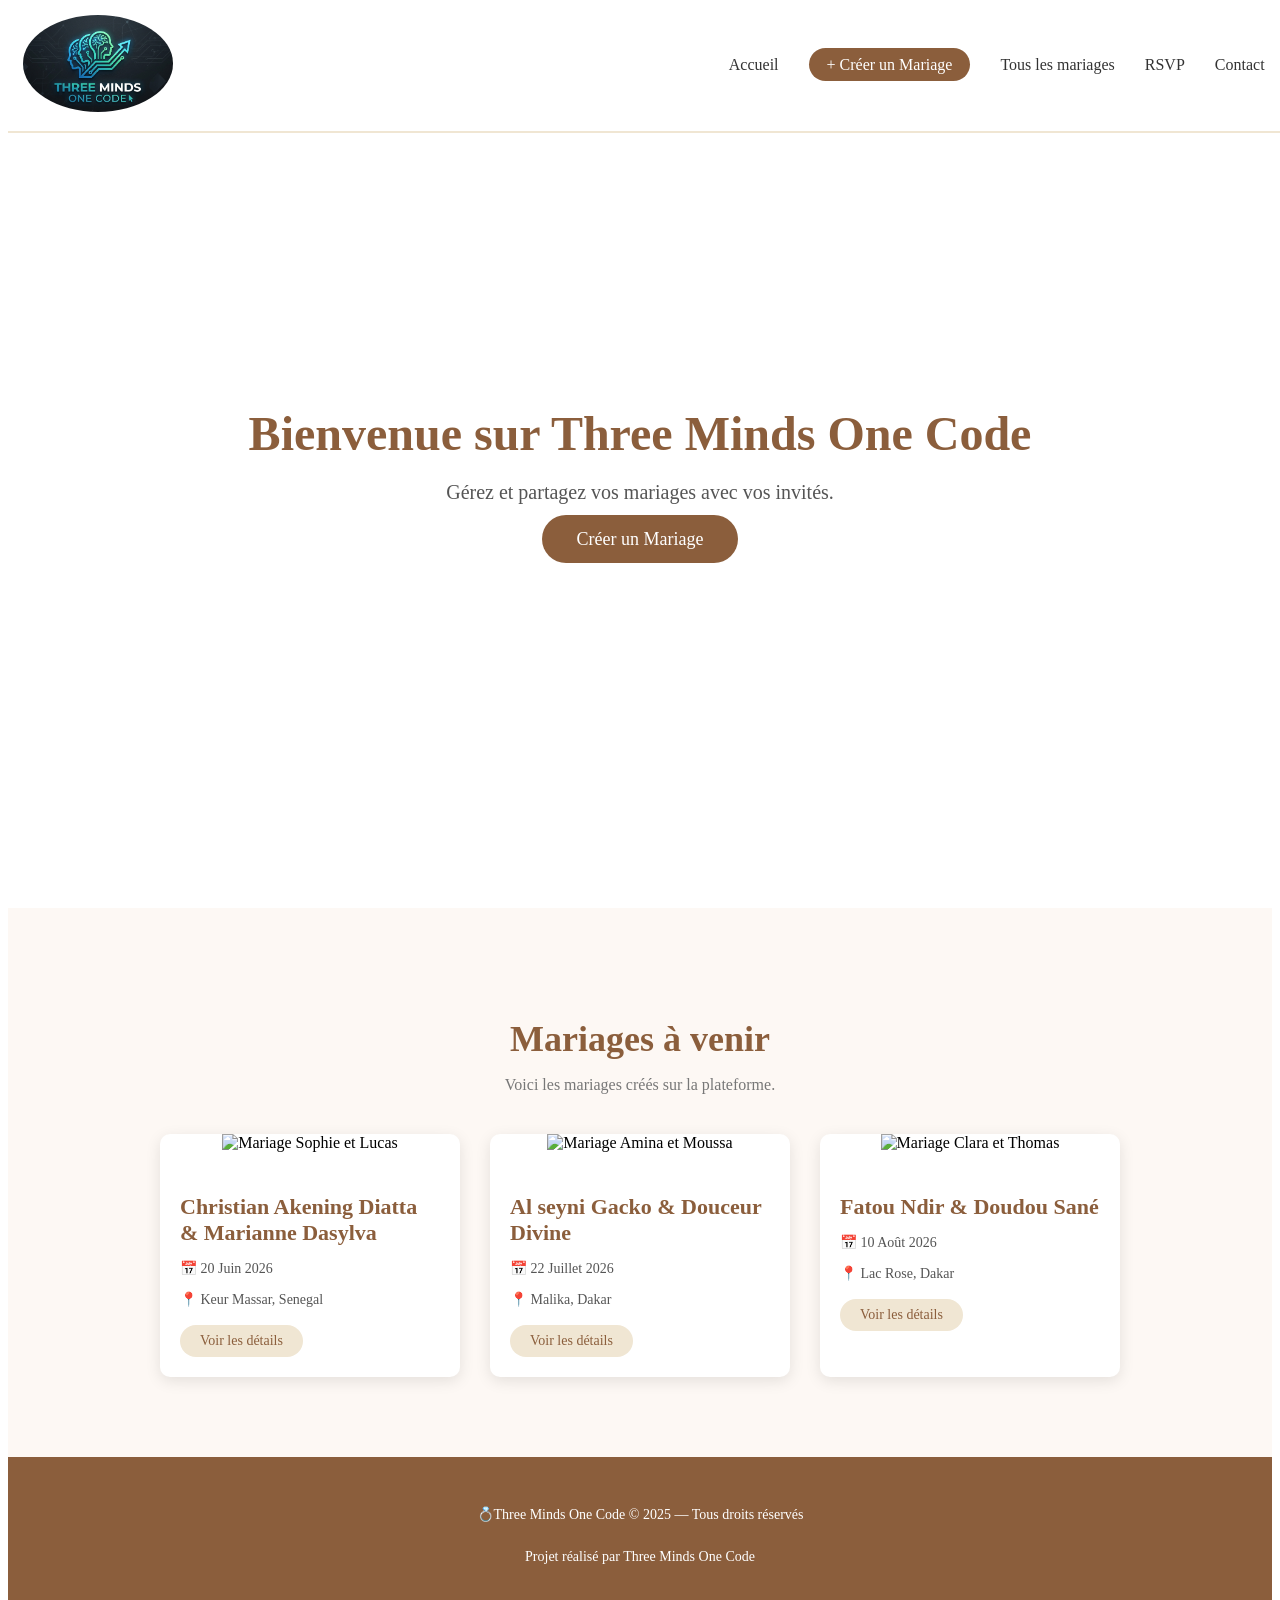
==== index.html @ 5fa5900f "ajout de menu creer" ====
<!DOCTYPE html>
<html lang="en">
<head>
    <meta charset="UTF-8">
    <meta name="viewport" content="width=device-width, initial-scale=1.0">
    <title>Document</title>
</head>
<link rel="stylesheet" href="index.css">
<body>
    <header>

         <!-- ===== BARRE DE NAVIGATION ===== -->
        <nav class="navbar">
            <div class="logo"><img src="Logo/Gemini_Generated_Image_72lppq72lppq72lp.png" alt=""></div>
                <ul class="nav-links">
                    <li><a href="index.html">Accueil</a></li>
                    <li><a href="creer_mariage.html" class="btn-nav">+ Créer un Mariage</a></li>
                    <li><a href="mariage.html">Tous les mariages</a></li>
                    <li><a href="rsvp.html">RSVP</a></li>
                    <li><a href="contact.html">Contact</a></li>    
                </ul>
        </nav>
    </header>

     <!-- ===== SECTION HÉRO (PARALLAX) ===== -->
  <section class="hero">
    <div class="hero-contenu">
      <h1>Bienvenue sur Three Minds One Code</h1>
      <p>Gérez et partagez vos mariages avec vos invités.</p>
      <a href="creer-mariage.html" class="btn-principal">Créer un Mariage</a>
    </div>
  </section>

  <!-- ===== SECTION MARIAGES ===== -->
  <section id="mariages" class="section-mariages">
    <h2>Mariages à venir</h2>
    <p class="sous-titre">Voici les mariages créés sur la plateforme.</p>

    <!-- Grille des cartes de mariage -->
    <div class="grille-mariages">

      <!-- Carte Mariage 1 -->
      <div class="carte-mariage">
        <img src="https://images.unsplash.com/photo-1519741497674-611481863552?w=400&q=80" alt="Mariage Sophie et Lucas" />
        <div class="carte-info">
          <h3>Christian Akening Diatta & Marianne Dasylva</h3>
          <p>📅 20 Juin 2026</p>
          <p>📍 Keur Massar, Senegal</p>
          <a href="#" class="btn-carte">Voir les détails</a>
        </div>
      </div>

      <!-- Carte Mariage 2 -->
      <div class="carte-mariage">
        <img src="https://images.unsplash.com/photo-1465495976277-4387d4b0b4c6?w=400&q=80" alt="Mariage Amina et Moussa" />
        <div class="carte-info">
          <h3>Al seyni Gacko & Douceur Divine</h3>
          <p>📅 22 Juillet 2026</p>
          <p>📍 Malika, Dakar</p>
          <a href="#" class="btn-carte">Voir les détails</a>
        </div>
      </div>

      <!-- Carte Mariage 3 -->
      <div class="carte-mariage">
        <img src="https://images.unsplash.com/photo-1529636798458-92182e662485?w=400&q=80" alt="Mariage Clara et Thomas" />
        <div class="carte-info">
          <h3>Fatou Ndir & Doudou Sané</h3>
          <p>📅 10 Août 2026</p>
          <p>📍 Lac Rose, Dakar</p>
          <a href="#" class="btn-carte">Voir les détails</a>
        </div>
      </div>

    </div>
  </section>

  <!-- ===== PIED DE PAGE ===== -->
  <footer class="pied-page">
    <p>💍Three Minds One Code &copy; 2025 — Tous droits réservés</p>
    <p>Projet réalisé par Three Minds One Code</p>
  </footer>

</body>
</html>


</body>
</html>
---- index.css ----
.navbar {
  background-color: #fff;
  padding: 15px;
  display: flex;
  justify-content: space-between;
  align-items: center;
  border-bottom: 2px solid #f0e6d3;
  position: fixed;
  top: 0;
  width: 97%;
  z-index: 97;
}
.logo img{
  width: 150px;
  border-radius: 50%;
  font-weight: bold;
  color: #8b5e3c;
}

.nav-links {
  list-style: none;
  display: flex;
  gap: 30px;
}

.nav-links a {
  text-decoration: none;
  color: #333;
  font-size: 16px;
}

.nav-links a:hover {
  color: #8b5e3c;
}

/* Bouton spécial dans la navbar */
.btn-nav {
  background-color: #8b5e3c;
  color: #fff !important;
  padding: 8px 18px;
  border-radius: 25px;
}

.btn-nav:hover {
  background-color: #6d4a2e !important;
}

/* --- SECTION HÉRO AVEC PARALLAX --- */
.hero {
  /* L'image de fond reste fixe quand on scrolle = effet parallax */
  background-image: url('https://images.unsplash.com/photo-1606800052052-a08af7148866?w=1600&q=80');
  background-attachment: fixed;
  background-size: cover;
  background-position: center;
  height: 100vh;
  display: flex;
  justify-content: center;
  align-items: center;
  text-align: center;
}

.hero-contenu {
  background-color: rgba(255, 255, 255, 0.8);
  padding: 50px 60px;
  border-radius: 10px;
}

.hero-contenu h1 {
  font-size: 48px;
  color: #8b5e3c;
  margin-bottom: 15px;
}

.hero-contenu p {
  font-size: 20px;
  color: #555;
  margin-bottom: 25px;
}

/* Bouton principal */
.btn-principal {
  background-color: #8b5e3c;
  color: #fff;
  text-decoration: none;
  padding: 14px 35px;
  border-radius: 30px;
  font-size: 18px;
}

.btn-principal:hover {
  background-color: #6d4a2e;
}

/* --- SECTION MARIAGES --- */
.section-mariages {
  padding: 80px 40px;
  text-align: center;
  background-color: #fdf8f4;
}

.section-mariages h2 {
  font-size: 36px;
  color: #8b5e3c;
  margin-bottom: 10px;
}

.sous-titre {
  font-size: 16px;
  color: #777;
  margin-bottom: 40px;
}

/* Grille des cartes */
.grille-mariages {
  display: flex;
  gap: 30px;
  justify-content: center;
  flex-wrap: wrap;
}

/* Carte individuelle */
.carte-mariage {
  background-color: #fff;
  border-radius: 10px;
  box-shadow: 0 4px 15px rgba(0,0,0,0.1);
  width: 300px;
  overflow: hidden;
}

.carte-mariage img {
  width: 100%;
  height: 200px;
  object-fit: cover;
}

.carte-info {
  padding: 20px;
  text-align: left;
}

.carte-info h3 {
  font-size: 22px;
  color: #8b5e3c;
  margin-bottom: 8px;
}

.carte-info p {
  font-size: 14px;
  color: #555;
  margin-bottom: 5px;
}

/* Bouton sur la carte */
.btn-carte {
  display: inline-block;
  margin-top: 12px;
  background-color: #f0e6d3;
  color: #8b5e3c;
  text-decoration: none;
  padding: 8px 20px;
  border-radius: 20px;
  font-size: 14px;
}

.btn-carte:hover {
  background-color: #8b5e3c;
  color: #fff;
}

/* --- PIED DE PAGE --- */
.pied-page {
  background-color: #8b5e3c;
  color: #fff;
  text-align: center;
  padding: 30px;
  font-size: 14px;
  line-height: 2;
}
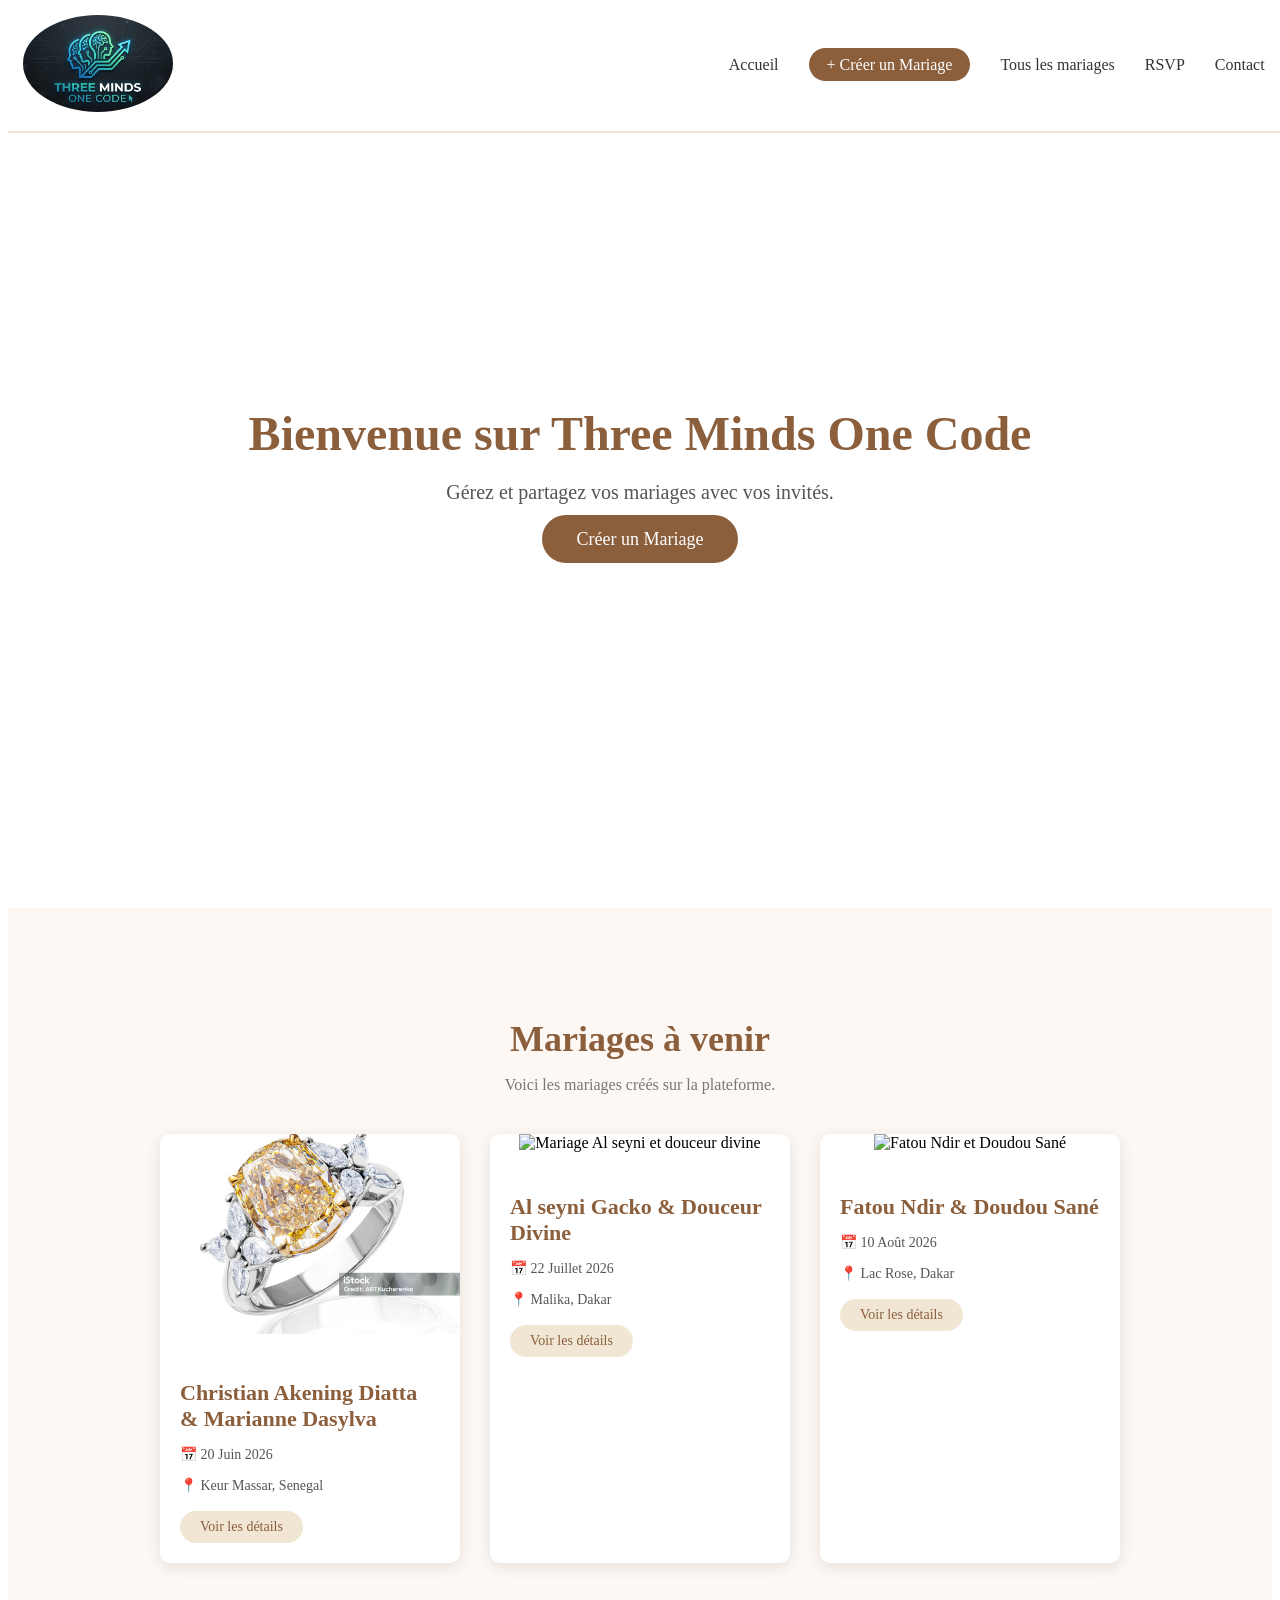
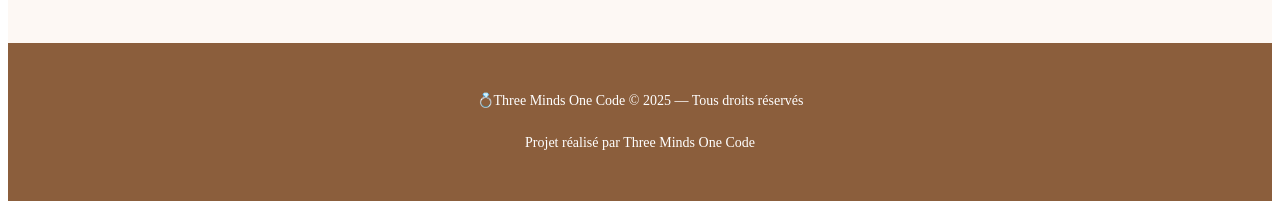
==== commit a1ce90d8: "Ajout du menu creer image" ====
--- a/index.html
+++ b/index.html
@@ -14,7 +14,7 @@
             <div class="logo"><img src="Logo/Gemini_Generated_Image_72lppq72lppq72lp.png" alt=""></div>
                 <ul class="nav-links">
                     <li><a href="index.html">Accueil</a></li>
-                    <li><a href="creer_mariage.html" class="btn-nav">+ Créer un Mariage</a></li>
+                    <li><a href="creer-mariage.html" class="btn-nav">+ Créer un Mariage</a></li>
                     <li><a href="mariage.html">Tous les mariages</a></li>
                     <li><a href="rsvp.html">RSVP</a></li>
                     <li><a href="contact.html">Contact</a></li>    
@@ -41,7 +41,7 @@
 
       <!-- Carte Mariage 1 -->
       <div class="carte-mariage">
-        <img src="https://images.unsplash.com/photo-1519741497674-611481863552?w=400&q=80" alt="Mariage Sophie et Lucas" />
+        <img src="istockphoto-2220448352-1024x1024.jpg" alt="Mariage Christian et Marianne Dasylva" />
         <div class="carte-info">
           <h3>Christian Akening Diatta & Marianne Dasylva</h3>
           <p>📅 20 Juin 2026</p>
@@ -52,7 +52,7 @@
 
       <!-- Carte Mariage 2 -->
       <div class="carte-mariage">
-        <img src="https://images.unsplash.com/photo-1465495976277-4387d4b0b4c6?w=400&q=80" alt="Mariage Amina et Moussa" />
+        <img src="https://images.unsplash.com/photo-1465495976277-4387d4b0b4c6?w=400&q=80" alt="Mariage Al seyni et douceur divine" />
         <div class="carte-info">
           <h3>Al seyni Gacko & Douceur Divine</h3>
           <p>📅 22 Juillet 2026</p>
@@ -63,7 +63,7 @@
 
       <!-- Carte Mariage 3 -->
       <div class="carte-mariage">
-        <img src="https://images.unsplash.com/photo-1529636798458-92182e662485?w=400&q=80" alt="Mariage Clara et Thomas" />
+        <img src="https://images.unsplash.com/photo-1529636798458-92182e662485?w=400&q=80" alt="Fatou Ndir et Doudou Sané" />
         <div class="carte-info">
           <h3>Fatou Ndir & Doudou Sané</h3>
           <p>📅 10 Août 2026</p>
@@ -84,6 +84,5 @@
 </body>
 </html>
 
-
 </body>
 </html>
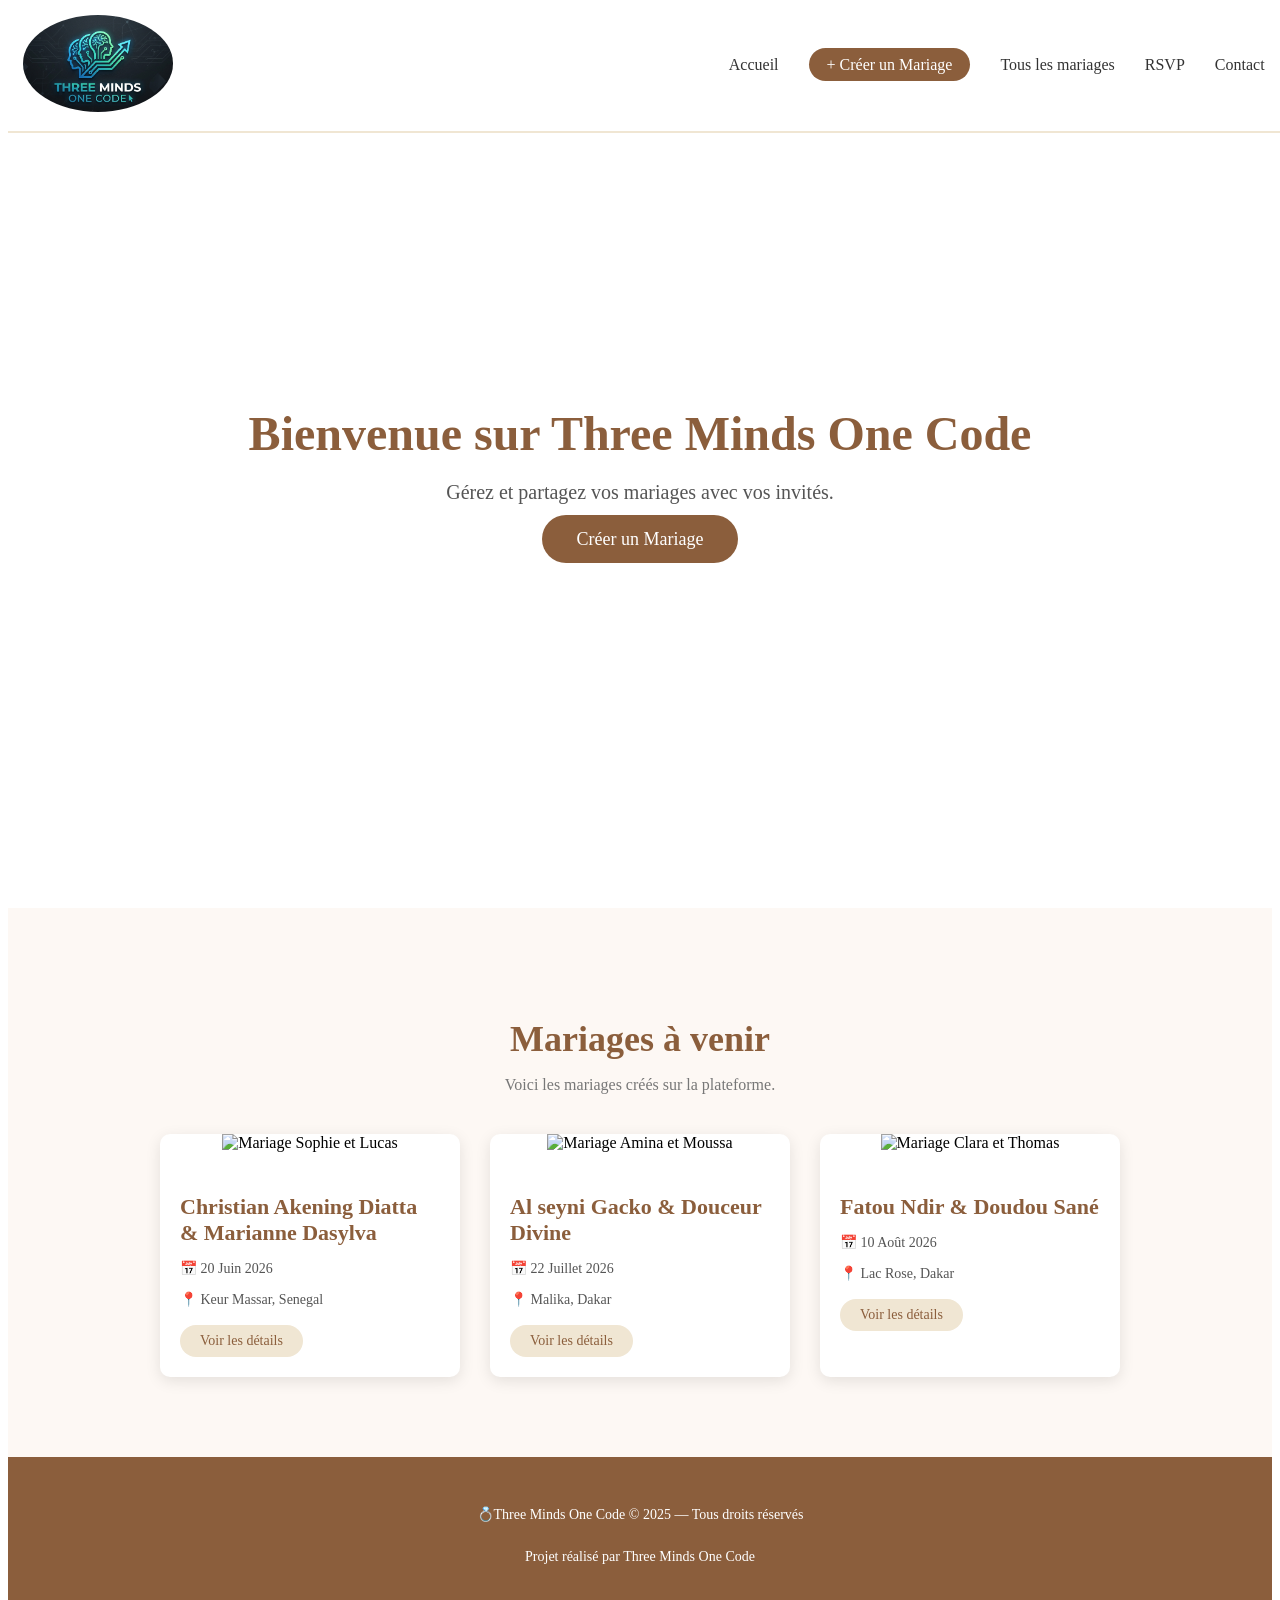
==== commit 2ec7b338: "Ajout des mariages et modif" ====
--- a/index.html
+++ b/index.html
@@ -14,7 +14,7 @@
             <div class="logo"><img src="Logo/Gemini_Generated_Image_72lppq72lppq72lp.png" alt=""></div>
                 <ul class="nav-links">
                     <li><a href="index.html">Accueil</a></li>
-                    <li><a href="creer-mariage.html" class="btn-nav">+ Créer un Mariage</a></li>
+                    <li><a href="creer_mariage.html" class="btn-nav">+ Créer un Mariage</a></li>
                     <li><a href="mariage.html">Tous les mariages</a></li>
                     <li><a href="rsvp.html">RSVP</a></li>
                     <li><a href="contact.html">Contact</a></li>    
@@ -41,34 +41,34 @@
 
       <!-- Carte Mariage 1 -->
       <div class="carte-mariage">
-        <img src="istockphoto-2220448352-1024x1024.jpg" alt="Mariage Christian et Marianne Dasylva" />
+        <img src="https://images.unsplash.com/photo-1519741497674-611481863552?w=400&q=80" alt="Mariage Sophie et Lucas" />
         <div class="carte-info">
           <h3>Christian Akening Diatta & Marianne Dasylva</h3>
           <p>📅 20 Juin 2026</p>
           <p>📍 Keur Massar, Senegal</p>
-          <a href="#" class="btn-carte">Voir les détails</a>
+          <a href="mariage1.html" class="btn-carte">Voir les détails</a>
         </div>
       </div>
 
       <!-- Carte Mariage 2 -->
       <div class="carte-mariage">
-        <img src="https://images.unsplash.com/photo-1465495976277-4387d4b0b4c6?w=400&q=80" alt="Mariage Al seyni et douceur divine" />
+        <img src="https://images.unsplash.com/photo-1465495976277-4387d4b0b4c6?w=400&q=80" alt="Mariage Amina et Moussa" />
         <div class="carte-info">
           <h3>Al seyni Gacko & Douceur Divine</h3>
           <p>📅 22 Juillet 2026</p>
           <p>📍 Malika, Dakar</p>
-          <a href="#" class="btn-carte">Voir les détails</a>
+          <a href="mariage2.html" class="btn-carte">Voir les détails</a>
         </div>
       </div>
 
       <!-- Carte Mariage 3 -->
       <div class="carte-mariage">
-        <img src="https://images.unsplash.com/photo-1529636798458-92182e662485?w=400&q=80" alt="Fatou Ndir et Doudou Sané" />
+        <img src="https://images.unsplash.com/photo-1529636798458-92182e662485?w=400&q=80" alt="Mariage Clara et Thomas" />
         <div class="carte-info">
           <h3>Fatou Ndir & Doudou Sané</h3>
           <p>📅 10 Août 2026</p>
           <p>📍 Lac Rose, Dakar</p>
-          <a href="#" class="btn-carte">Voir les détails</a>
+          <a href="mariage3.html" class="btn-carte">Voir les détails</a>
         </div>
       </div>
 
@@ -84,5 +84,6 @@
 </body>
 </html>
 
+
 </body>
 </html>
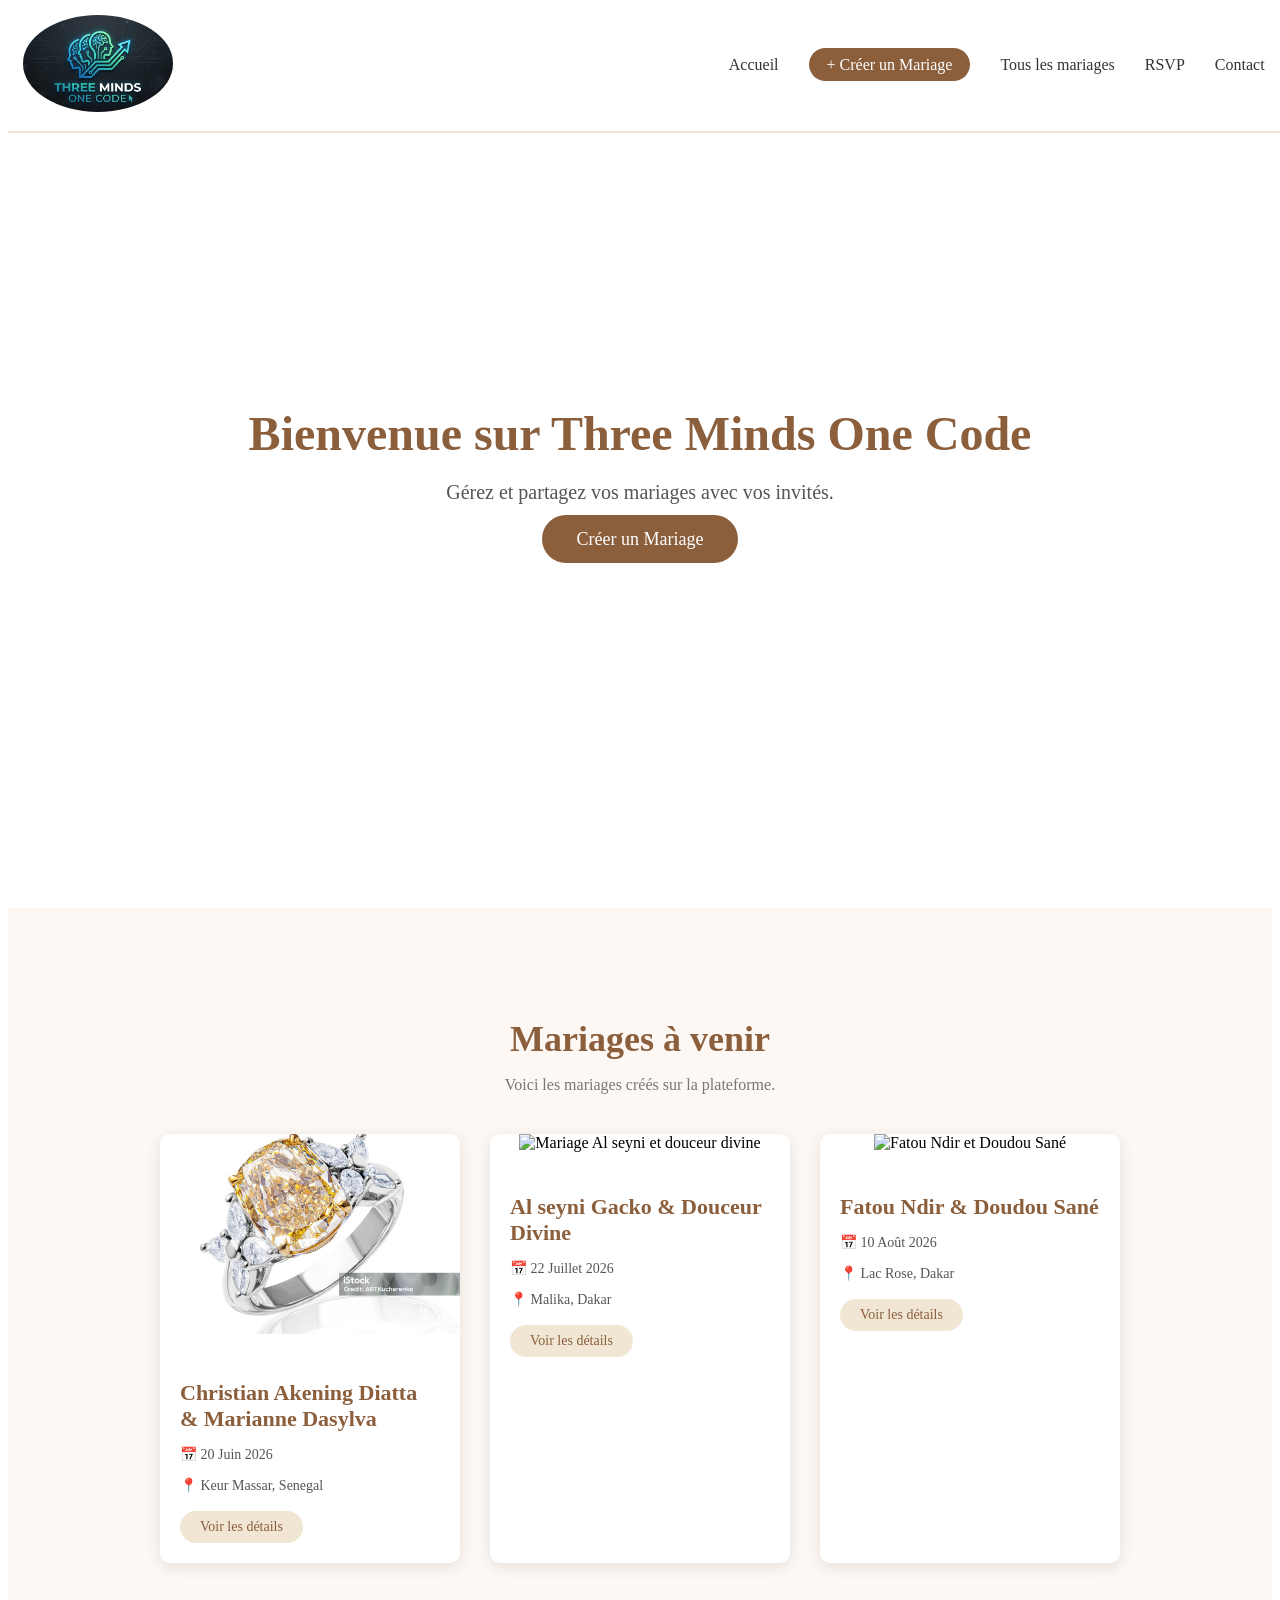
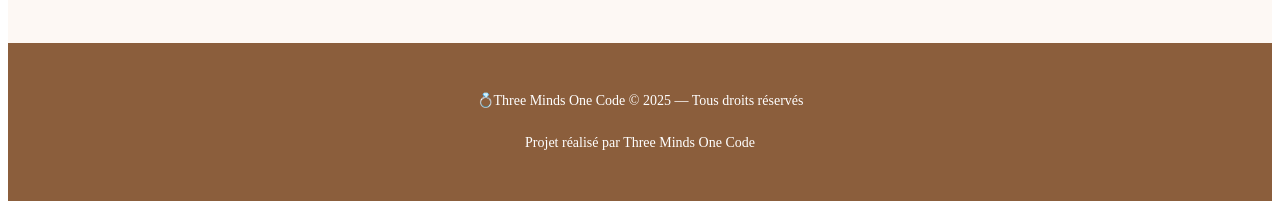
==== commit 14bf2e1d: "modif dans mariage" ====
--- a/index.html
+++ b/index.html
@@ -14,7 +14,7 @@
             <div class="logo"><img src="Logo/Gemini_Generated_Image_72lppq72lppq72lp.png" alt=""></div>
                 <ul class="nav-links">
                     <li><a href="index.html">Accueil</a></li>
-                    <li><a href="creer_mariage.html" class="btn-nav">+ Créer un Mariage</a></li>
+                    <li><a href="creer-mariage.html" class="btn-nav">+ Créer un Mariage</a></li>
                     <li><a href="mariage.html">Tous les mariages</a></li>
                     <li><a href="rsvp.html">RSVP</a></li>
                     <li><a href="contact.html">Contact</a></li>    
@@ -41,7 +41,7 @@
 
       <!-- Carte Mariage 1 -->
       <div class="carte-mariage">
-        <img src="https://images.unsplash.com/photo-1519741497674-611481863552?w=400&q=80" alt="Mariage Sophie et Lucas" />
+        <img src="istockphoto-2220448352-1024x1024.jpg" alt="Mariage Christian et Marianne Dasylva" />
         <div class="carte-info">
           <h3>Christian Akening Diatta & Marianne Dasylva</h3>
           <p>📅 20 Juin 2026</p>
@@ -52,7 +52,7 @@
 
       <!-- Carte Mariage 2 -->
       <div class="carte-mariage">
-        <img src="https://images.unsplash.com/photo-1465495976277-4387d4b0b4c6?w=400&q=80" alt="Mariage Amina et Moussa" />
+        <img src="https://images.unsplash.com/photo-1465495976277-4387d4b0b4c6?w=400&q=80" alt="Mariage Al seyni et douceur divine" />
         <div class="carte-info">
           <h3>Al seyni Gacko & Douceur Divine</h3>
           <p>📅 22 Juillet 2026</p>
@@ -63,7 +63,7 @@
 
       <!-- Carte Mariage 3 -->
       <div class="carte-mariage">
-        <img src="https://images.unsplash.com/photo-1529636798458-92182e662485?w=400&q=80" alt="Mariage Clara et Thomas" />
+        <img src="https://images.unsplash.com/photo-1529636798458-92182e662485?w=400&q=80" alt="Fatou Ndir et Doudou Sané" />
         <div class="carte-info">
           <h3>Fatou Ndir & Doudou Sané</h3>
           <p>📅 10 Août 2026</p>
@@ -84,6 +84,5 @@
 </body>
 </html>
 
-
 </body>
 </html>
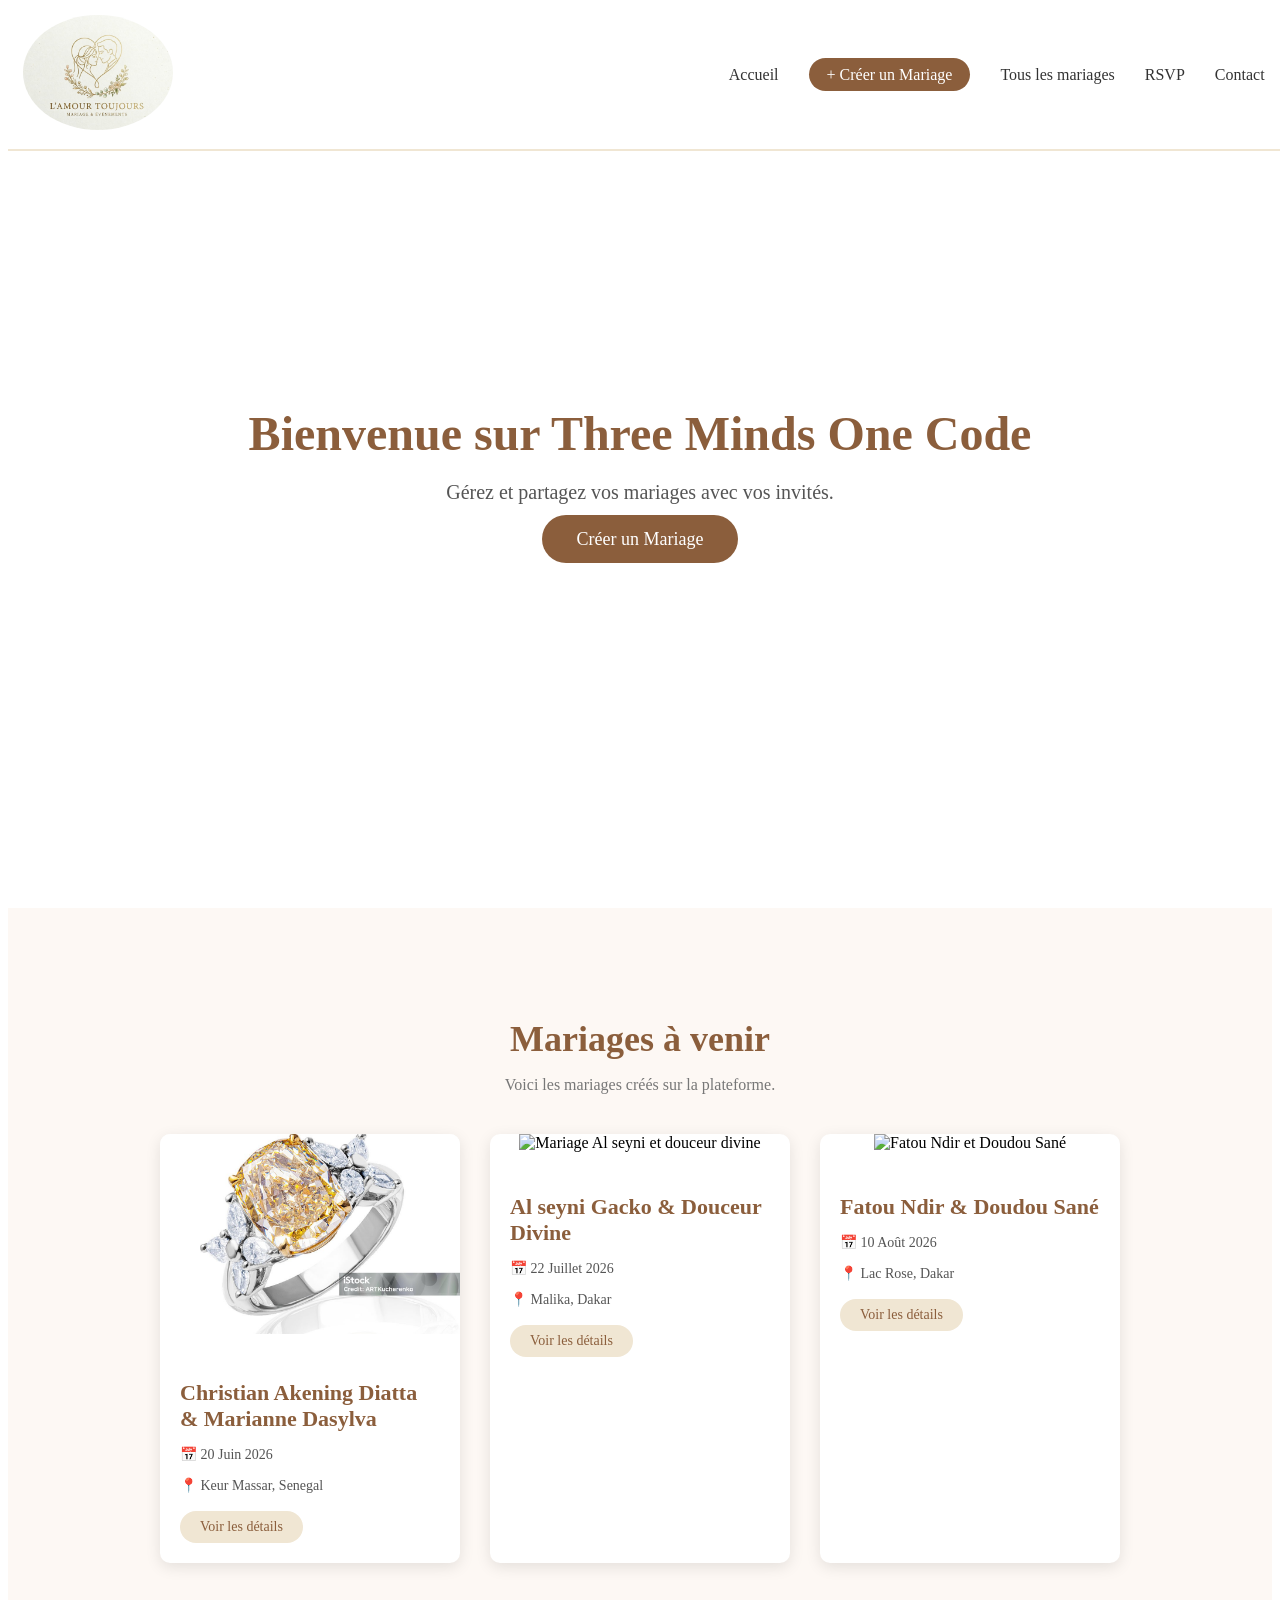
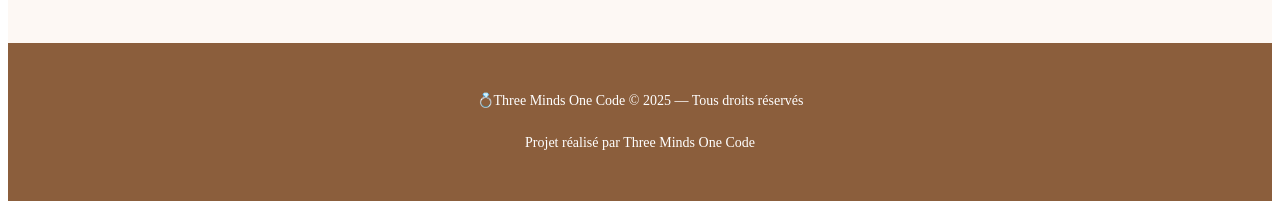
==== commit 01a9c453: "Modification du logo" ====
--- a/index.html
+++ b/index.html
@@ -11,7 +11,7 @@
 
          <!-- ===== BARRE DE NAVIGATION ===== -->
         <nav class="navbar">
-            <div class="logo"><img src="Logo/Gemini_Generated_Image_72lppq72lppq72lp.png" alt=""></div>
+            <div class="logo"><img src="Logo/logm.jpeg" alt=""></div>
                 <ul class="nav-links">
                     <li><a href="index.html">Accueil</a></li>
                     <li><a href="creer-mariage.html" class="btn-nav">+ Créer un Mariage</a></li>
@@ -82,7 +82,4 @@
   </footer>
 
 </body>
-</html>
-
-</body>
 </html>
